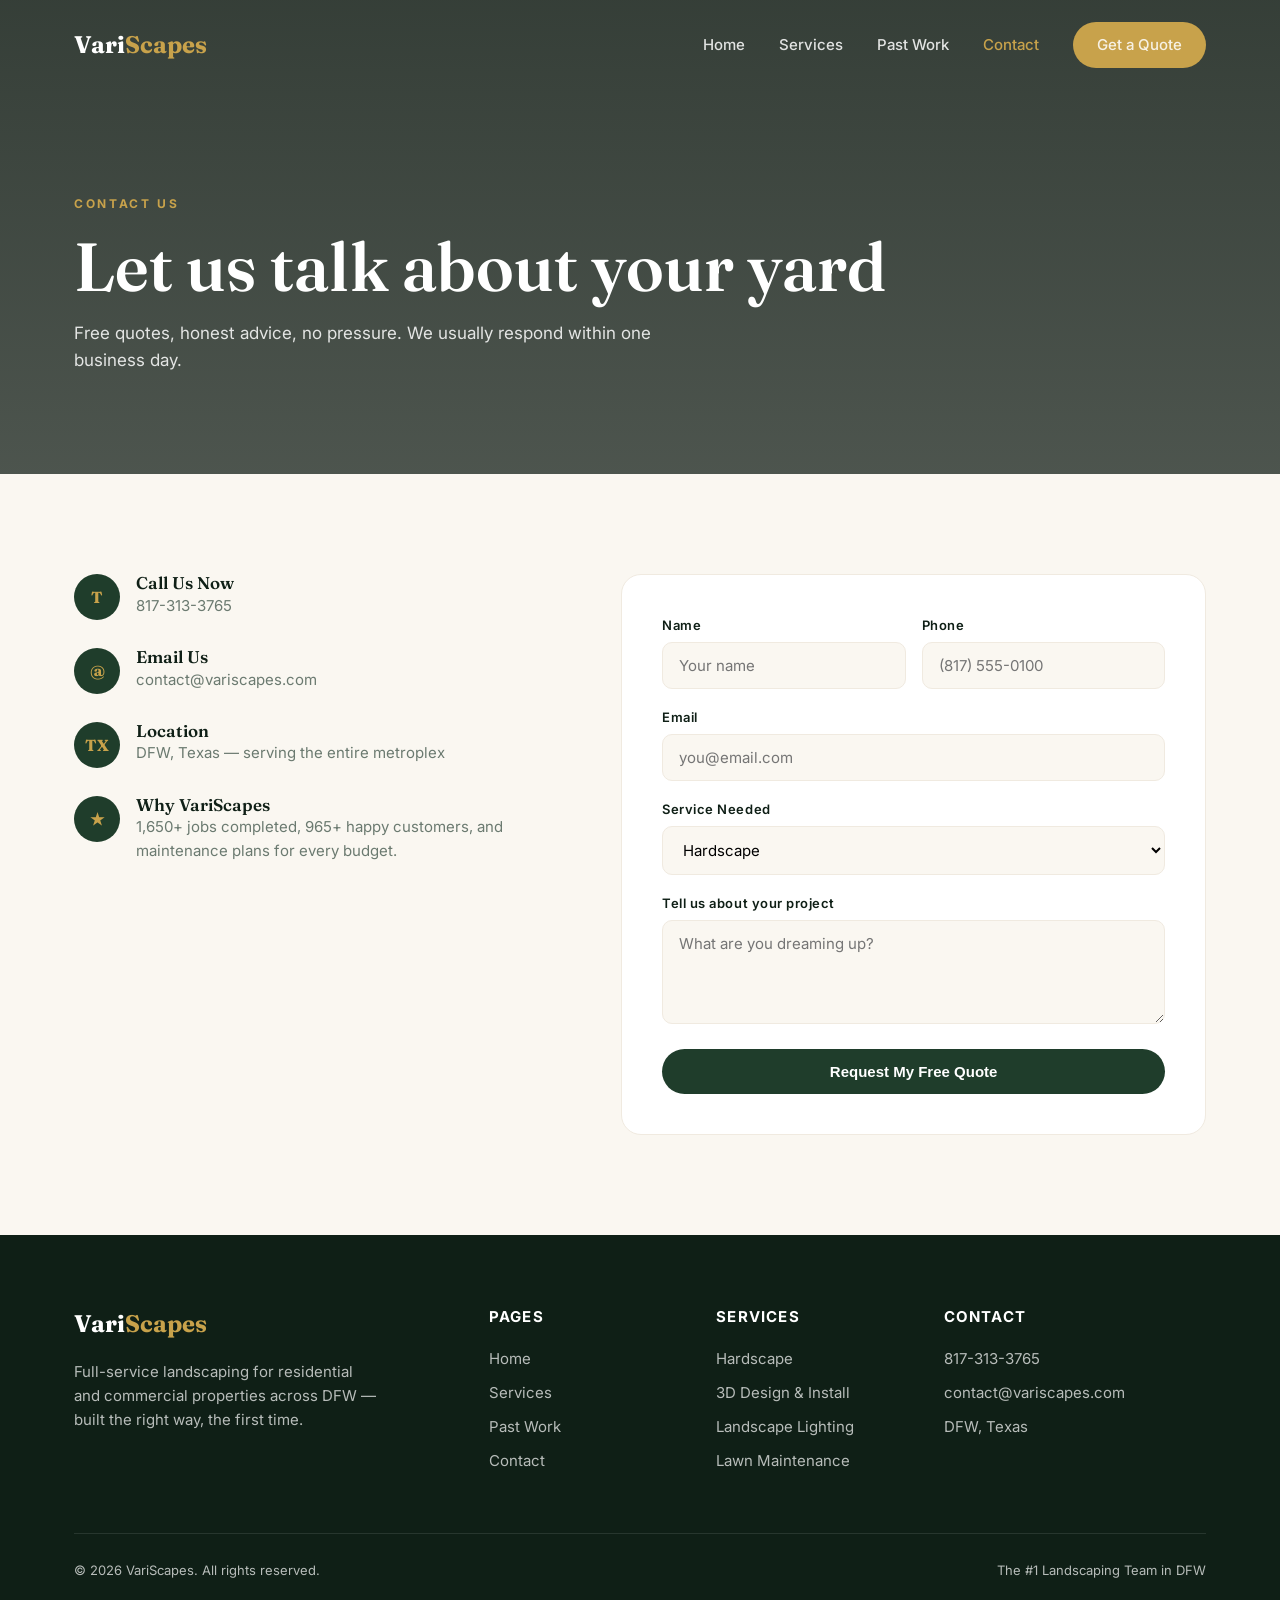
==== contact.html @ 70556817 "Add contact page" ====
<!DOCTYPE html>
<html lang="en">
<head>
<meta charset="utf-8">
<meta name="viewport" content="width=device-width, initial-scale=1">
<title>Get a Quote | VariScapes</title>
<meta name="description" content="VariScapes — full-service landscaping in DFW. Hardscapes, 3D design, lighting, drainage, lawn maintenance and more.">
<link rel="preconnect" href="https://fonts.googleapis.com">
<link href="https://fonts.googleapis.com/css2?family=Fraunces:ital,wght@0,400;0,600;0,700;1,600&family=Inter:wght@400;500;600;700&display=swap" rel="stylesheet">
<link rel="stylesheet" href="css/style.css">
</head>
<body><header class="scrolled">
  <div class="wrap nav">
    <a href="index.html" class="logo">Vari<span>Scapes</span></a>
    <ul class="nav-links">
      <li><a href="index.html">Home</a></li>
      <li><a href="services.html">Services</a></li>
      <li><a href="past-work.html">Past Work</a></li>
      <li><a href="contact.html" class="active">Contact</a></li>
      <li><a href="contact.html" class="btn btn-gold">Get a Quote</a></li>
    </ul>
    <button class="burger" aria-label="Menu"><span></span><span></span><span></span></button>
  </div>
</header>
<section class="page-hero">
  <div class="ph-bg" style="background-image:url('https://images.unsplash.com/photo-1466692476868-aef1dfb1e735?q=80&w=2000&auto=format&fit=crop')"></div>
  <div class="wrap">
    <span class="eyebrow">Contact Us</span>
    <h1>Let us talk about your yard</h1>
    <p>Free quotes, honest advice, no pressure. We usually respond within one business day.</p>
  </div>
</section>
<section>
  <div class="wrap contact-grid">
    <div class="reveal">
      <div class="c-item"><div class="dot">T</div><div><h3>Call Us Now</h3><a href="tel:8173133765">817-313-3765</a></div></div>
      <div class="c-item"><div class="dot">@</div><div><h3>Email Us</h3><a href="mailto:contact@variscapes.com">contact@variscapes.com</a></div></div>
      <div class="c-item"><div class="dot">TX</div><div><h3>Location</h3><p>DFW, Texas — serving the entire metroplex</p></div></div>
      <div class="c-item"><div class="dot">★</div><div><h3>Why VariScapes</h3><p>1,650+ jobs completed, 965+ happy customers, and maintenance plans for every budget.</p></div></div>
    </div>
    <form class="reveal" id="quote-form">
      <div class="f-row">
        <div><label for="name">Name</label><input id="name" type="text" placeholder="Your name" required></div>
        <div><label for="phone">Phone</label><input id="phone" type="tel" placeholder="(817) 555-0100"></div>
      </div>
      <label for="email">Email</label>
      <input id="email" type="email" placeholder="you@email.com" required>
      <label for="service">Service Needed</label>
      <select id="service">
        <option>Hardscape</option><option>3D Design &amp; Install</option><option>Landscape Lighting</option>
        <option>Drainage</option><option>Lawn Maintenance</option><option>Water Features</option>
        <option>Fencing</option><option>Synthetic Turf</option><option>Something else</option>
      </select>
      <label for="msg">Tell us about your project</label>
      <textarea id="msg" rows="4" placeholder="What are you dreaming up?"></textarea>
      <button type="submit" class="btn btn-dark" style="border:none;cursor:pointer;width:100%">Request My Free Quote</button>
    </form>
    <script>document.getElementById('quote-form').addEventListener('submit',function(e){e.preventDefault();this.innerHTML='<h3 style="text-align:center;padding:40px 0">Thank you! We will be in touch within one business day.</h3>';});</script>
  </div>
</section>
<footer>
  <div class="wrap">
    <div class="foot-grid">
      <div>
        <a href="index.html" class="logo">Vari<span>Scapes</span></a>
        <p style="margin-top:16px;font-size:15px;max-width:34ch">Full-service landscaping for residential and commercial properties across DFW — built the right way, the first time.</p>
      </div>
      <div>
        <h4>Pages</h4>
        <ul>
          <li><a href="index.html">Home</a></li>
          <li><a href="services.html">Services</a></li>
          <li><a href="past-work.html">Past Work</a></li>
          <li><a href="contact.html">Contact</a></li>
        </ul>
      </div>
      <div>
        <h4>Services</h4>
        <ul>
          <li><a href="services.html">Hardscape</a></li>
          <li><a href="services.html">3D Design &amp; Install</a></li>
          <li><a href="services.html">Landscape Lighting</a></li>
          <li><a href="services.html">Lawn Maintenance</a></li>
        </ul>
      </div>
      <div>
        <h4>Contact</h4>
        <ul>
          <li><a href="tel:8173133765">817-313-3765</a></li>
          <li><a href="mailto:contact@variscapes.com">contact@variscapes.com</a></li>
          <li>DFW, Texas</li>
        </ul>
      </div>
    </div>
    <div class="foot-bottom">
      <span>&copy; 2026 VariScapes. All rights reserved.</span>
      <span>The #1 Landscaping Team in DFW</span>
    </div>
  </div>
</footer>
<script src="js/main.js"></script>
</body>
</html>
---- css/style.css ----
:root{--ink:#0F1F16;--pine:#1F3D2B;--moss:#2E5940;--cream:#FAF7F1;--sand:#F0EAE0;--gold:#C8A24B;--mist:#6B7A70}
*{margin:0;padding:0;box-sizing:border-box}
html{scroll-behavior:smooth}
body{font-family:'Inter',sans-serif;color:var(--ink);background:var(--cream);line-height:1.6}
h1,h2,h3,.display{font-family:'Fraunces',serif;font-weight:600;line-height:1.1}
img{max-width:100%;display:block}
a{text-decoration:none;color:inherit}
.wrap{max-width:1180px;margin:0 auto;padding:0 24px}
.btn{display:inline-block;padding:14px 30px;border-radius:999px;font-weight:600;font-size:15px;transition:all .3s ease}
.btn-gold{background:var(--gold);color:var(--ink)}
.btn-gold:hover{background:#b8923d;transform:translateY(-2px)}
.btn-ghost{border:1.5px solid rgba(255,255,255,.5);color:#fff}
.btn-ghost:hover{background:rgba(255,255,255,.12)}
.btn-dark{background:var(--pine);color:#fff}
.btn-dark:hover{background:var(--moss);transform:translateY(-2px)}
.eyebrow{display:inline-block;font-size:12px;letter-spacing:.22em;text-transform:uppercase;font-weight:700;color:var(--gold);margin-bottom:16px}
/* Header */
header{position:fixed;top:0;left:0;right:0;z-index:100;transition:all .3s ease;padding:22px 0}
header.scrolled{background:rgba(15,31,22,.92);backdrop-filter:blur(12px);padding:14px 0;box-shadow:0 4px 30px rgba(0,0,0,.2)}
.nav{display:flex;align-items:center;justify-content:space-between}
.logo{font-family:'Fraunces',serif;font-size:24px;font-weight:700;color:#fff}
.logo span{color:var(--gold)}
.nav-links{display:flex;gap:34px;align-items:center;list-style:none}
.nav-links a{color:rgba(255,255,255,.85);font-size:15px;font-weight:500;transition:color .2s}
.nav-links a:hover,.nav-links a.active{color:var(--gold)}
.nav .btn{padding:11px 24px}
.burger{display:none;background:none;border:none;cursor:pointer;flex-direction:column;gap:5px}
.burger span{width:26px;height:2px;background:#fff;transition:.3s}
/* Hero */
.hero{position:relative;min-height:92vh;display:flex;align-items:center;color:#fff;overflow:hidden}
.hero-bg{position:absolute;inset:0;background-size:cover;background-position:center;transform:scale(1.05)}
.hero::after{content:'';position:absolute;inset:0;background:linear-gradient(105deg,rgba(10,22,15,.88) 30%,rgba(10,22,15,.45) 70%,rgba(10,22,15,.2))}
.hero .wrap{position:relative;z-index:2;padding-top:120px;padding-bottom:80px}
.hero h1{font-size:clamp(44px,6.5vw,82px);max-width:13ch;margin-bottom:24px}
.hero h1 em{font-style:italic;color:var(--gold)}
.hero p{max-width:52ch;font-size:18px;color:rgba(255,255,255,.85);margin-bottom:36px}
.hero-cta{display:flex;gap:16px;flex-wrap:wrap}
/* Stats */
.stats{background:var(--pine);color:#fff;padding:48px 0}
.stats .wrap{display:grid;grid-template-columns:repeat(4,1fr);gap:32px;text-align:center}
.stat b{display:block;font-family:'Fraunces',serif;font-size:42px;color:var(--gold)}
.stat span{font-size:14px;color:rgba(255,255,255,.75);letter-spacing:.06em;text-transform:uppercase}
/* Sections */
section{padding:100px 0}
.sec-head{max-width:640px;margin-bottom:56px}
.sec-head h2{font-size:clamp(32px,4vw,52px);margin-bottom:16px}
.sec-head p{color:var(--mist);font-size:17px}
.sec-head.center{margin-left:auto;margin-right:auto;text-align:center}
/* Services */
.svc-grid{display:grid;grid-template-columns:repeat(auto-fill,minmax(260px,1fr));gap:20px}
.svc-card{background:#fff;border:1px solid var(--sand);border-radius:18px;padding:34px 28px;transition:all .35s ease;position:relative;overflow:hidden}
.svc-card:hover{transform:translateY(-6px);box-shadow:0 24px 50px -20px rgba(31,61,43,.35);border-color:var(--gold)}
.svc-card .num{font-family:'Fraunces',serif;font-size:15px;color:var(--gold);font-weight:700;letter-spacing:.1em}
.svc-card h3{font-size:22px;margin:14px 0 10px}
.svc-card p{color:var(--mist);font-size:15px;margin-bottom:18px}
.svc-card a{font-weight:600;font-size:14px;color:var(--pine)}
.svc-card a:hover{color:var(--gold)}
/* Work */
.work{background:var(--pine);color:#fff}
.work .sec-head p{color:rgba(255,255,255,.7)}
.work-grid{display:grid;grid-template-columns:repeat(3,1fr);gap:18px}
.work-item{position:relative;border-radius:16px;overflow:hidden;aspect-ratio:4/3}
.work-item img{width:100%;height:100%;object-fit:cover;transition:transform .6s ease}
.work-item:hover img{transform:scale(1.07)}
.work-item figcaption{position:absolute;left:0;right:0;bottom:0;padding:40px 20px 18px;background:linear-gradient(transparent,rgba(10,22,15,.9));font-size:14px;font-weight:600}
/* Process */
.steps{display:grid;grid-template-columns:repeat(4,1fr);gap:24px;counter-reset:step}
.step{background:#fff;border-radius:18px;padding:32px 26px;border:1px solid var(--sand)}
.step::before{counter-increment:step;content:'0' counter(step);font-family:'Fraunces',serif;font-size:36px;color:var(--gold);display:block;margin-bottom:14px}
.step h3{font-size:19px;margin-bottom:8px}
.step p{color:var(--mist);font-size:14px}
/* Quote */
.quote{background:var(--sand)}
.quote blockquote{font-family:'Fraunces',serif;font-size:clamp(24px,3vw,36px);max-width:22ch;margin:0 auto;text-align:center;line-height:1.35}
.quote cite{display:block;text-align:center;margin-top:28px;font-style:normal;font-family:'Inter',sans-serif;font-size:15px;color:var(--mist)}
.quote cite b{color:var(--ink)}
/* CTA band */
.cta-band{position:relative;color:#fff;text-align:center;overflow:hidden}
.cta-band .cta-bg{position:absolute;inset:0;background-size:cover;background-position:center}
.cta-band::after{content:'';position:absolute;inset:0;background:rgba(10,22,15,.78)}
.cta-band .wrap{position:relative;z-index:2}
.cta-band h2{font-size:clamp(34px,5vw,58px);margin-bottom:18px}
.cta-band p{color:rgba(255,255,255,.8);margin-bottom:36px;font-size:17px}
/* Page hero (inner pages) */
.page-hero{position:relative;padding:190px 0 100px;color:#fff}
.page-hero .ph-bg{position:absolute;inset:0;background-size:cover;background-position:center}
.page-hero::after{content:'';position:absolute;inset:0;background:linear-gradient(rgba(10,22,15,.82),rgba(10,22,15,.72))}
.page-hero .wrap{position:relative;z-index:2}
.page-hero h1{font-size:clamp(40px,5.5vw,68px)}
.page-hero p{max-width:56ch;margin-top:16px;color:rgba(255,255,255,.85);font-size:17px}
/* Contact */
.contact-grid{display:grid;grid-template-columns:1fr 1.2fr;gap:60px;align-items:start}
.c-item{display:flex;gap:16px;margin-bottom:28px}
.c-item .dot{width:46px;height:46px;border-radius:50%;background:var(--pine);color:var(--gold);display:flex;align-items:center;justify-content:center;font-family:'Fraunces',serif;font-weight:700;flex-shrink:0}
.c-item h3{font-size:17px}
.c-item p,.c-item a{color:var(--mist);font-size:15px}
.c-item a:hover{color:var(--gold)}
form{background:#fff;border:1px solid var(--sand);border-radius:20px;padding:40px}
.f-row{display:grid;grid-template-columns:1fr 1fr;gap:16px}
label{display:block;font-size:13px;font-weight:600;margin:0 0 6px;letter-spacing:.04em}
input,select,textarea{width:100%;padding:13px 16px;border:1.5px solid var(--sand);border-radius:10px;font-family:inherit;font-size:15px;background:var(--cream);margin-bottom:18px;transition:border-color .2s}
input:focus,select:focus,textarea:focus{outline:none;border-color:var(--gold)}
/* Footer */
footer{background:var(--ink);color:rgba(255,255,255,.7);padding:70px 0 30px}
.foot-grid{display:grid;grid-template-columns:2fr 1fr 1fr 1.4fr;gap:40px;margin-bottom:50px}
footer h4{color:#fff;font-size:15px;margin-bottom:18px;letter-spacing:.08em;text-transform:uppercase}
footer ul{list-style:none}
footer li{margin-bottom:10px;font-size:15px}
footer a:hover{color:var(--gold)}
.foot-bottom{border-top:1px solid rgba(255,255,255,.1);padding-top:26px;font-size:13px;display:flex;justify-content:space-between;flex-wrap:wrap;gap:10px}
/* Reveal animations */
.reveal{opacity:0;transform:translateY(28px);transition:opacity .7s ease,transform .7s ease}
.reveal.in{opacity:1;transform:none}
/* Responsive */
@media(max-width:900px){
.stats .wrap{grid-template-columns:repeat(2,1fr)}
.work-grid{grid-template-columns:repeat(2,1fr)}
.steps{grid-template-columns:repeat(2,1fr)}
.contact-grid,.foot-grid{grid-template-columns:1fr}
.f-row{grid-template-columns:1fr}
.nav-links{position:fixed;inset:0;background:var(--ink);flex-direction:column;justify-content:center;display:none}
.nav-links.open{display:flex}
.burger{display:flex;z-index:110}
}
@media(max-width:560px){.work-grid{grid-template-columns:1fr}.steps{grid-template-columns:1fr}}
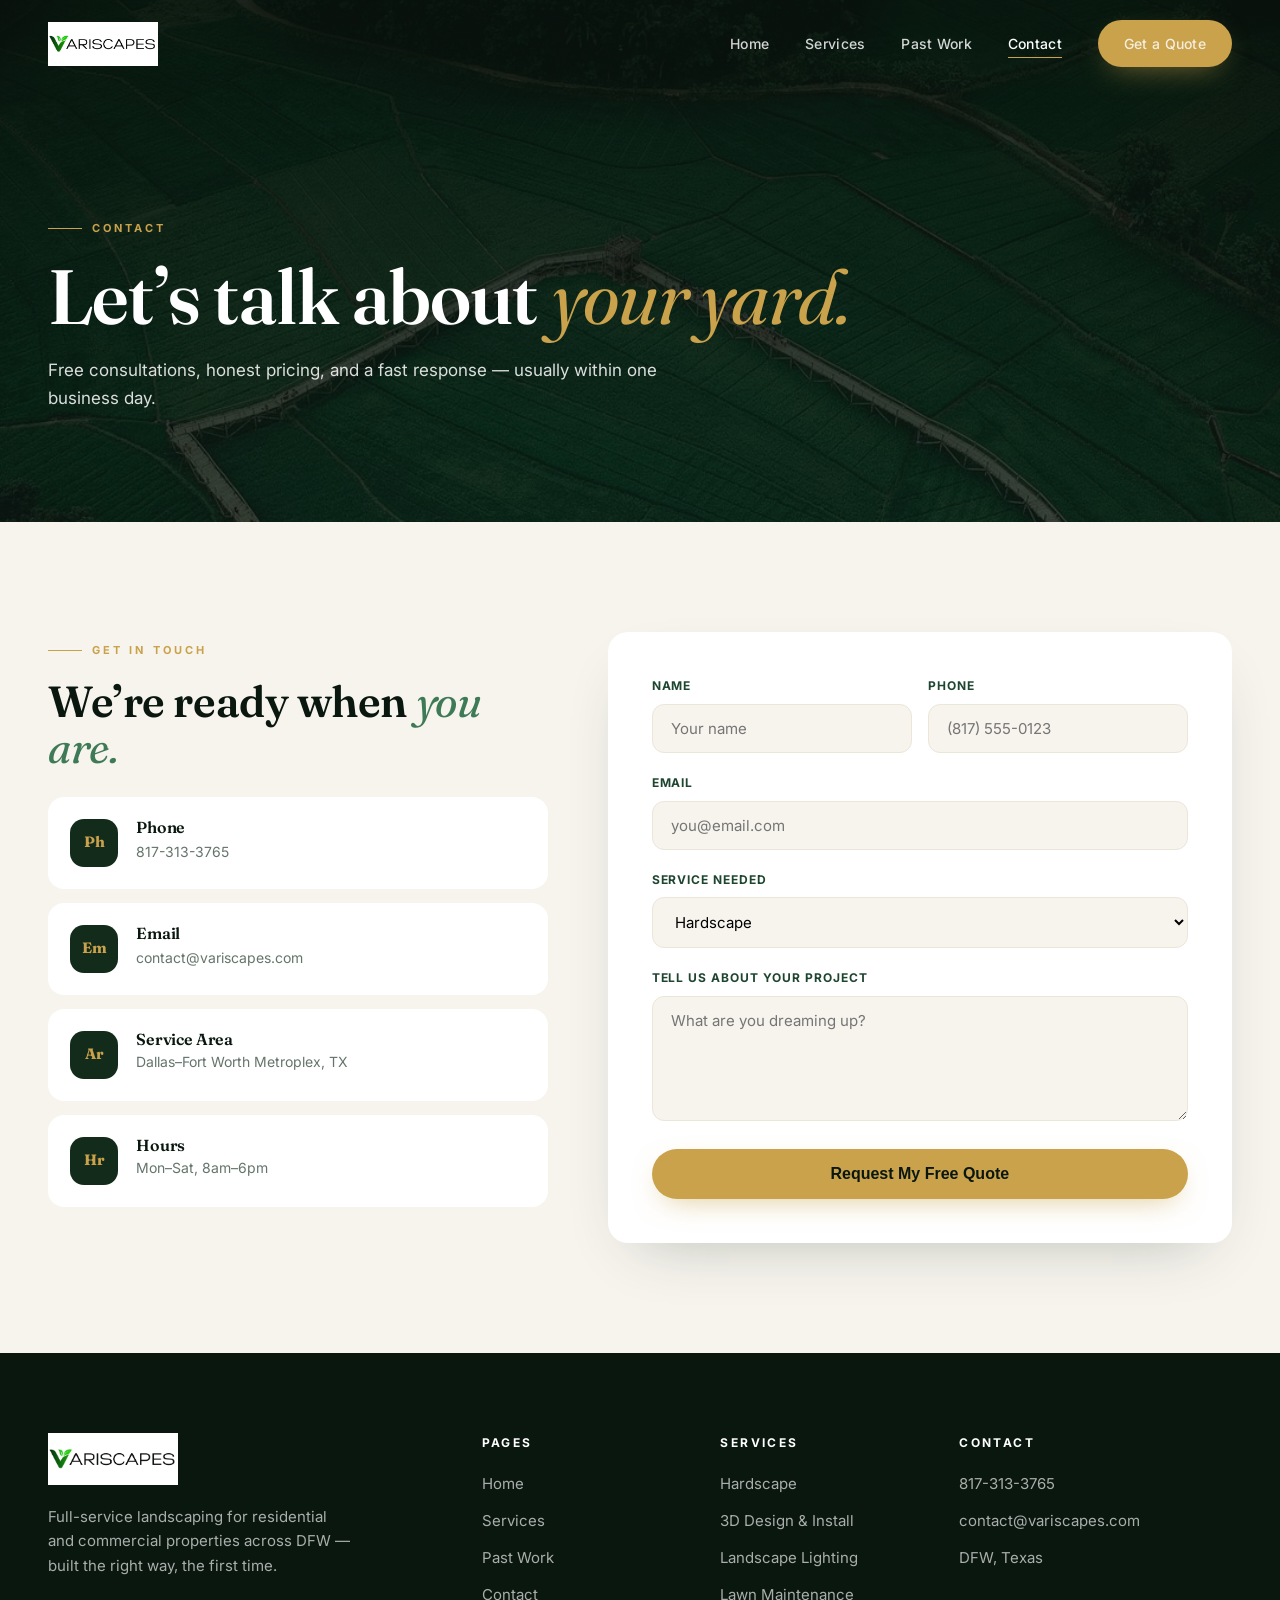
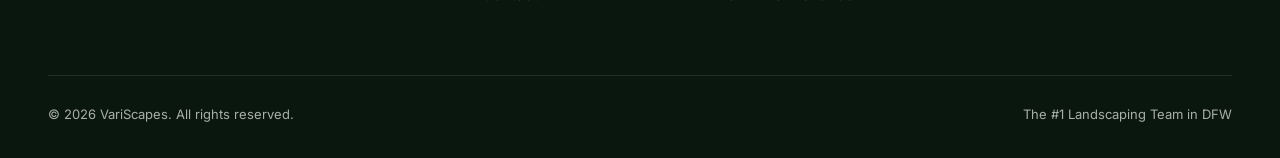
==== commit 80ab3dff: "Redesign: contact page" ====
--- a/contact.html
+++ b/contact.html
@@ -3,15 +3,15 @@
 <head>
 <meta charset="utf-8">
 <meta name="viewport" content="width=device-width, initial-scale=1">
-<title>Get a Quote | VariScapes</title>
+<title>Contact | VariScapes</title>
 <meta name="description" content="VariScapes — full-service landscaping in DFW. Hardscapes, 3D design, lighting, drainage, lawn maintenance and more.">
 <link rel="preconnect" href="https://fonts.googleapis.com">
-<link href="https://fonts.googleapis.com/css2?family=Fraunces:ital,wght@0,400;0,600;0,700;1,600&family=Inter:wght@400;500;600;700&display=swap" rel="stylesheet">
+<link href="https://fonts.googleapis.com/css2?family=Fraunces:ital,wght@0,400;0,600;0,700;1,400;1,600&family=Inter:wght@400;500;600;700&display=swap" rel="stylesheet">
 <link rel="stylesheet" href="css/style.css">
 </head>
-<body><header class="scrolled">
+<body><header>
   <div class="wrap nav">
-    <a href="index.html" class="logo">Vari<span>Scapes</span></a>
+    <a href="index.html" class="brand"><img src="images/logo.jpg" alt="VariScapes"></a>
     <ul class="nav-links">
       <li><a href="index.html">Home</a></li>
       <li><a href="services.html">Services</a></li>
@@ -23,47 +23,54 @@
   </div>
 </header>
 <section class="page-hero">
-  <div class="ph-bg" style="background-image:url('https://images.unsplash.com/photo-1466692476868-aef1dfb1e735?q=80&w=2000&auto=format&fit=crop')"></div>
+  <img src="images/cta.jpg" alt="Contact VariScapes">
   <div class="wrap">
-    <span class="eyebrow">Contact Us</span>
-    <h1>Let us talk about your yard</h1>
-    <p>Free quotes, honest advice, no pressure. We usually respond within one business day.</p>
+    <span class="eyebrow">Contact</span>
+    <h1>Let&rsquo;s talk about <em>your yard.</em></h1>
+    <p>Free consultations, honest pricing, and a fast response — usually within one business day.</p>
   </div>
 </section>
 <section>
   <div class="wrap contact-grid">
     <div class="reveal">
-      <div class="c-item"><div class="dot">T</div><div><h3>Call Us Now</h3><a href="tel:8173133765">817-313-3765</a></div></div>
-      <div class="c-item"><div class="dot">@</div><div><h3>Email Us</h3><a href="mailto:contact@variscapes.com">contact@variscapes.com</a></div></div>
-      <div class="c-item"><div class="dot">TX</div><div><h3>Location</h3><p>DFW, Texas — serving the entire metroplex</p></div></div>
-      <div class="c-item"><div class="dot">★</div><div><h3>Why VariScapes</h3><p>1,650+ jobs completed, 965+ happy customers, and maintenance plans for every budget.</p></div></div>
+      <span class="eyebrow">Get In Touch</span>
+      <h2 style="font-size:clamp(30px,3.4vw,44px);margin-bottom:26px">We&rsquo;re ready when <em style="font-style:italic;color:var(--leaf);font-weight:400">you are.</em></h2>
+      <div class="c-item"><div class="dot">Ph</div><div><h3>Phone</h3><a href="tel:8173133765">817-313-3765</a></div></div>
+      <div class="c-item"><div class="dot">Em</div><div><h3>Email</h3><a href="mailto:contact@variscapes.com">contact@variscapes.com</a></div></div>
+      <div class="c-item"><div class="dot">Ar</div><div><h3>Service Area</h3><p>Dallas–Fort Worth Metroplex, TX</p></div></div>
+      <div class="c-item"><div class="dot">Hr</div><div><h3>Hours</h3><p>Mon–Sat, 8am–6pm</p></div></div>
     </div>
-    <form class="reveal" id="quote-form">
+    <form class="reveal d1">
       <div class="f-row">
         <div><label for="name">Name</label><input id="name" type="text" placeholder="Your name" required></div>
-        <div><label for="phone">Phone</label><input id="phone" type="tel" placeholder="(817) 555-0100"></div>
+        <div><label for="phone">Phone</label><input id="phone" type="tel" placeholder="(817) 555-0123"></div>
       </div>
       <label for="email">Email</label>
       <input id="email" type="email" placeholder="you@email.com" required>
       <label for="service">Service Needed</label>
       <select id="service">
-        <option>Hardscape</option><option>3D Design &amp; Install</option><option>Landscape Lighting</option>
-        <option>Drainage</option><option>Lawn Maintenance</option><option>Water Features</option>
-        <option>Fencing</option><option>Synthetic Turf</option><option>Something else</option>
+        <option>Hardscape</option>
+        <option>3D Design &amp; Install</option>
+        <option>Landscape Lighting</option>
+        <option>Drainage</option>
+        <option>Lawn Maintenance</option>
+        <option>Water Features</option>
+        <option>Fencing</option>
+        <option>Synthetic Turf</option>
+        <option>Something else</option>
       </select>
-      <label for="msg">Tell us about your project</label>
-      <textarea id="msg" rows="4" placeholder="What are you dreaming up?"></textarea>
-      <button type="submit" class="btn btn-dark" style="border:none;cursor:pointer;width:100%">Request My Free Quote</button>
+      <label for="message">Tell us about your project</label>
+      <textarea id="message" rows="5" placeholder="What are you dreaming up?"></textarea>
+      <button type="submit" class="btn btn-gold" style="width:100%;border:none;cursor:pointer;font-size:16px">Request My Free Quote</button>
     </form>
-    <script>document.getElementById('quote-form').addEventListener('submit',function(e){e.preventDefault();this.innerHTML='<h3 style="text-align:center;padding:40px 0">Thank you! We will be in touch within one business day.</h3>';});</script>
   </div>
 </section>
 <footer>
   <div class="wrap">
     <div class="foot-grid">
       <div>
-        <a href="index.html" class="logo">Vari<span>Scapes</span></a>
-        <p style="margin-top:16px;font-size:15px;max-width:34ch">Full-service landscaping for residential and commercial properties across DFW — built the right way, the first time.</p>
+        <a href="index.html"><img src="images/logo.jpg" alt="VariScapes"></a>
+        <p style="margin-top:20px;font-size:15px;max-width:34ch">Full-service landscaping for residential and commercial properties across DFW — built the right way, the first time.</p>
       </div>
       <div>
         <h4>Pages</h4>
--- a/css/style.css
+++ b/css/style.css
@@ -1,125 +1,194 @@
-:root{--ink:#0F1F16;--pine:#1F3D2B;--moss:#2E5940;--cream:#FAF7F1;--sand:#F0EAE0;--gold:#C8A24B;--mist:#6B7A70}
+:root{--ink:#0A170F;--pine:#122B1B;--moss:#1E4530;--leaf:#3F7A57;--cream:#F7F4EE;--sand:#ECE6DA;--gold:#C9A24B;--gold-soft:#E4C87F;--mist:#65756B;--radius:20px}
 *{margin:0;padding:0;box-sizing:border-box}
 html{scroll-behavior:smooth}
-body{font-family:'Inter',sans-serif;color:var(--ink);background:var(--cream);line-height:1.6}
-h1,h2,h3,.display{font-family:'Fraunces',serif;font-weight:600;line-height:1.1}
+body{font-family:'Inter',sans-serif;color:var(--ink);background:var(--cream);line-height:1.65;-webkit-font-smoothing:antialiased}
+h1,h2,h3{font-family:'Fraunces',serif;font-weight:600;line-height:1.05;letter-spacing:-.01em}
 img{max-width:100%;display:block}
 a{text-decoration:none;color:inherit}
-.wrap{max-width:1180px;margin:0 auto;padding:0 24px}
-.btn{display:inline-block;padding:14px 30px;border-radius:999px;font-weight:600;font-size:15px;transition:all .3s ease}
-.btn-gold{background:var(--gold);color:var(--ink)}
-.btn-gold:hover{background:#b8923d;transform:translateY(-2px)}
-.btn-ghost{border:1.5px solid rgba(255,255,255,.5);color:#fff}
-.btn-ghost:hover{background:rgba(255,255,255,.12)}
+.wrap{max-width:1240px;margin:0 auto;padding:0 28px}
+.eyebrow{display:inline-flex;align-items:center;gap:10px;font-size:11px;letter-spacing:.28em;text-transform:uppercase;font-weight:700;color:var(--gold);margin-bottom:20px}
+.eyebrow::before{content:'';width:34px;height:1.5px;background:var(--gold)}
+.btn{display:inline-flex;align-items:center;justify-content:center;gap:10px;padding:16px 34px;border-radius:999px;font-weight:600;font-size:15px;transition:all .35s cubic-bezier(.22,1,.36,1);min-height:48px}
+.btn-gold{background:var(--gold);color:var(--ink);box-shadow:0 10px 30px -12px rgba(201,162,75,.7)}
+.btn-gold:hover{background:var(--gold-soft);transform:translateY(-3px);box-shadow:0 18px 38px -12px rgba(201,162,75,.8)}
+.btn-ghost{border:1.5px solid rgba(255,255,255,.45);color:#fff;backdrop-filter:blur(6px)}
+.btn-ghost:hover{background:rgba(255,255,255,.14);border-color:#fff}
 .btn-dark{background:var(--pine);color:#fff}
-.btn-dark:hover{background:var(--moss);transform:translateY(-2px)}
-.eyebrow{display:inline-block;font-size:12px;letter-spacing:.22em;text-transform:uppercase;font-weight:700;color:var(--gold);margin-bottom:16px}
-/* Header */
-header{position:fixed;top:0;left:0;right:0;z-index:100;transition:all .3s ease;padding:22px 0}
-header.scrolled{background:rgba(15,31,22,.92);backdrop-filter:blur(12px);padding:14px 0;box-shadow:0 4px 30px rgba(0,0,0,.2)}
+.btn-dark:hover{background:var(--moss);transform:translateY(-3px)}
+/* ---------- Header ---------- */
+header{position:fixed;top:0;left:0;right:0;z-index:100;transition:all .4s ease;padding:20px 0}
+header.scrolled{background:rgba(10,23,15,.9);backdrop-filter:blur(16px);padding:10px 0;box-shadow:0 10px 40px rgba(0,0,0,.35)}
 .nav{display:flex;align-items:center;justify-content:space-between}
-.logo{font-family:'Fraunces',serif;font-size:24px;font-weight:700;color:#fff}
-.logo span{color:var(--gold)}
-.nav-links{display:flex;gap:34px;align-items:center;list-style:none}
-.nav-links a{color:rgba(255,255,255,.85);font-size:15px;font-weight:500;transition:color .2s}
-.nav-links a:hover,.nav-links a.active{color:var(--gold)}
-.nav .btn{padding:11px 24px}
-.burger{display:none;background:none;border:none;cursor:pointer;flex-direction:column;gap:5px}
-.burger span{width:26px;height:2px;background:#fff;transition:.3s}
-/* Hero */
-.hero{position:relative;min-height:92vh;display:flex;align-items:center;color:#fff;overflow:hidden}
-.hero-bg{position:absolute;inset:0;background-size:cover;background-position:center;transform:scale(1.05)}
-.hero::after{content:'';position:absolute;inset:0;background:linear-gradient(105deg,rgba(10,22,15,.88) 30%,rgba(10,22,15,.45) 70%,rgba(10,22,15,.2))}
-.hero .wrap{position:relative;z-index:2;padding-top:120px;padding-bottom:80px}
-.hero h1{font-size:clamp(44px,6.5vw,82px);max-width:13ch;margin-bottom:24px}
-.hero h1 em{font-style:italic;color:var(--gold)}
-.hero p{max-width:52ch;font-size:18px;color:rgba(255,255,255,.85);margin-bottom:36px}
+.brand img{height:44px;width:auto;mix-blend-mode:lighten}
+.nav-links{display:flex;gap:36px;align-items:center;list-style:none}
+.nav-links a{color:rgba(255,255,255,.82);font-size:14px;font-weight:500;letter-spacing:.02em;position:relative;padding:6px 0}
+.nav-links a:not(.btn)::after{content:'';position:absolute;left:0;bottom:0;width:0;height:1.5px;background:var(--gold);transition:width .3s ease}
+.nav-links a:not(.btn):hover::after,.nav-links a.active::after{width:100%}
+.nav-links a:hover,.nav-links a.active{color:#fff}
+.nav-links .btn{padding:12px 26px;min-height:0}
+.burger{display:none;background:none;border:none;cursor:pointer;flex-direction:column;gap:6px;z-index:120;padding:8px}
+.burger span{width:28px;height:2px;background:#fff;transition:.35s;display:block}
+.burger.open span:nth-child(1){transform:translateY(8px) rotate(45deg)}
+.burger.open span:nth-child(2){opacity:0}
+.burger.open span:nth-child(3){transform:translateY(-8px) rotate(-45deg)}
+/* ---------- Hero ---------- */
+.hero{position:relative;min-height:100svh;display:flex;flex-direction:column;justify-content:center;color:#fff;overflow:hidden}
+.hero-bg{position:absolute;inset:0}
+.hero-bg img{width:100%;height:100%;object-fit:cover;animation:heroZoom 14s ease-out forwards}
+@keyframes heroZoom{from{transform:scale(1.12)}to{transform:scale(1)}}
+.hero::after{content:'';position:absolute;inset:0;background:linear-gradient(100deg,rgba(6,15,9,.92) 25%,rgba(6,15,9,.55) 60%,rgba(6,15,9,.25)),linear-gradient(transparent 55%,rgba(6,15,9,.9))}
+.hero .wrap{position:relative;z-index:2;padding-top:140px;padding-bottom:60px;width:100%}
+.hero-stars{display:flex;align-items:center;gap:10px;margin-bottom:22px;font-size:13px;color:rgba(255,255,255,.85);font-weight:500}
+.hero-stars b{color:var(--gold);letter-spacing:3px;font-size:15px}
+.hero h1{font-size:clamp(46px,7.4vw,104px);max-width:12ch;margin-bottom:26px}
+.hero h1 em{font-style:italic;color:var(--gold);font-weight:400}
+.hero p{max-width:52ch;font-size:clamp(16px,1.4vw,19px);color:rgba(255,255,255,.85);margin-bottom:40px}
 .hero-cta{display:flex;gap:16px;flex-wrap:wrap}
-/* Stats */
-.stats{background:var(--pine);color:#fff;padding:48px 0}
-.stats .wrap{display:grid;grid-template-columns:repeat(4,1fr);gap:32px;text-align:center}
-.stat b{display:block;font-family:'Fraunces',serif;font-size:42px;color:var(--gold)}
-.stat span{font-size:14px;color:rgba(255,255,255,.75);letter-spacing:.06em;text-transform:uppercase}
-/* Sections */
-section{padding:100px 0}
-.sec-head{max-width:640px;margin-bottom:56px}
-.sec-head h2{font-size:clamp(32px,4vw,52px);margin-bottom:16px}
+.hero-stats{position:relative;z-index:2;margin-top:auto}
+.hero-stats .wrap{display:grid;grid-template-columns:repeat(4,1fr);gap:1px;background:rgba(255,255,255,.14);border:1px solid rgba(255,255,255,.14);border-radius:var(--radius);overflow:hidden;backdrop-filter:blur(14px);padding:0;max-width:1240px}
+.hstat{background:rgba(10,23,15,.55);padding:26px 22px;text-align:center}
+.hstat b{display:block;font-family:'Fraunces',serif;font-size:clamp(26px,2.6vw,40px);color:var(--gold);line-height:1}
+.hstat span{font-size:11px;letter-spacing:.18em;text-transform:uppercase;color:rgba(255,255,255,.65);margin-top:8px;display:block}
+.hero-stats-outer{position:relative;z-index:2;padding:0 28px 46px}
+/* ---------- Sections ---------- */
+section{padding:110px 0}
+.sec-head{max-width:680px;margin-bottom:60px}
+.sec-head h2{font-size:clamp(34px,4.4vw,60px);margin-bottom:18px}
+.sec-head h2 em{font-style:italic;color:var(--leaf);font-weight:400}
 .sec-head p{color:var(--mist);font-size:17px}
 .sec-head.center{margin-left:auto;margin-right:auto;text-align:center}
-/* Services */
-.svc-grid{display:grid;grid-template-columns:repeat(auto-fill,minmax(260px,1fr));gap:20px}
-.svc-card{background:#fff;border:1px solid var(--sand);border-radius:18px;padding:34px 28px;transition:all .35s ease;position:relative;overflow:hidden}
-.svc-card:hover{transform:translateY(-6px);box-shadow:0 24px 50px -20px rgba(31,61,43,.35);border-color:var(--gold)}
-.svc-card .num{font-family:'Fraunces',serif;font-size:15px;color:var(--gold);font-weight:700;letter-spacing:.1em}
-.svc-card h3{font-size:22px;margin:14px 0 10px}
-.svc-card p{color:var(--mist);font-size:15px;margin-bottom:18px}
-.svc-card a{font-weight:600;font-size:14px;color:var(--pine)}
-.svc-card a:hover{color:var(--gold)}
-/* Work */
-.work{background:var(--pine);color:#fff}
-.work .sec-head p{color:rgba(255,255,255,.7)}
-.work-grid{display:grid;grid-template-columns:repeat(3,1fr);gap:18px}
-.work-item{position:relative;border-radius:16px;overflow:hidden;aspect-ratio:4/3}
-.work-item img{width:100%;height:100%;object-fit:cover;transition:transform .6s ease}
-.work-item:hover img{transform:scale(1.07)}
-.work-item figcaption{position:absolute;left:0;right:0;bottom:0;padding:40px 20px 18px;background:linear-gradient(transparent,rgba(10,22,15,.9));font-size:14px;font-weight:600}
-/* Process */
-.steps{display:grid;grid-template-columns:repeat(4,1fr);gap:24px;counter-reset:step}
-.step{background:#fff;border-radius:18px;padding:32px 26px;border:1px solid var(--sand)}
-.step::before{counter-increment:step;content:'0' counter(step);font-family:'Fraunces',serif;font-size:36px;color:var(--gold);display:block;margin-bottom:14px}
-.step h3{font-size:19px;margin-bottom:8px}
+.sec-head.light h2{color:#fff}
+.sec-head.light p{color:rgba(255,255,255,.7)}
+/* ---------- Service cards ---------- */
+.svc-grid{display:grid;grid-template-columns:repeat(4,1fr);gap:22px}
+.svc-card{background:#fff;border-radius:var(--radius);overflow:hidden;transition:all .45s cubic-bezier(.22,1,.36,1);box-shadow:0 2px 10px rgba(10,23,15,.05);display:flex;flex-direction:column}
+.svc-card:hover{transform:translateY(-8px);box-shadow:0 30px 60px -24px rgba(18,43,27,.4)}
+.svc-img{height:190px;overflow:hidden;position:relative}
+.svc-img img{width:100%;height:100%;object-fit:cover;transition:transform .7s cubic-bezier(.22,1,.36,1)}
+.svc-card:hover .svc-img img{transform:scale(1.08)}
+.svc-img::after{content:'';position:absolute;inset:0;background:linear-gradient(transparent 60%,rgba(10,23,15,.35))}
+.svc-body{padding:24px 24px 26px;flex:1;display:flex;flex-direction:column}
+.svc-body h3{font-size:21px;margin-bottom:8px}
+.svc-body p{color:var(--mist);font-size:14px;flex:1;margin-bottom:16px}
+.svc-body a{font-weight:600;font-size:13px;letter-spacing:.06em;text-transform:uppercase;color:var(--moss);display:inline-flex;align-items:center;gap:6px}
+.svc-body a:hover{color:var(--gold)}
+/* ---------- About split ---------- */
+.about{background:#fff;overflow:hidden}
+.about-grid{display:grid;grid-template-columns:1fr 1fr;gap:70px;align-items:center}
+.about-img{position:relative;border-radius:var(--radius);overflow:hidden;aspect-ratio:4/5}
+.about-img img{width:100%;height:100%;object-fit:cover}
+.about-badge{position:absolute;bottom:22px;left:22px;right:22px;background:rgba(10,23,15,.78);backdrop-filter:blur(12px);border:1px solid rgba(255,255,255,.15);color:#fff;border-radius:16px;padding:18px 22px;display:flex;align-items:center;gap:16px}
+.about-badge img{width:44px;height:44px;object-fit:contain}
+.about-badge b{font-family:'Fraunces',serif;font-size:18px;display:block;line-height:1.2}
+.about-badge span{font-size:12px;color:rgba(255,255,255,.65)}
+.checks{list-style:none;margin:30px 0 38px}
+.checks li{display:flex;gap:14px;margin-bottom:16px;font-size:16px;font-weight:500;align-items:flex-start}
+.checks li::before{content:'✓';flex-shrink:0;width:26px;height:26px;border-radius:50%;background:var(--pine);color:var(--gold);display:flex;align-items:center;justify-content:center;font-size:13px;font-weight:700;margin-top:2px}
+/* ---------- Work ---------- */
+.work{background:var(--pine);color:#fff;position:relative;overflow:hidden}
+.work::before{content:'';position:absolute;top:-140px;right:-140px;width:520px;height:520px;background:radial-gradient(circle,rgba(201,162,75,.14),transparent 65%)}
+.work-grid{display:grid;grid-template-columns:repeat(3,1fr);gap:20px}
+.work-item{position:relative;border-radius:var(--radius);overflow:hidden;aspect-ratio:4/3;cursor:pointer}
+.work-item.tall{grid-row:span 2;aspect-ratio:auto}
+.work-item img{width:100%;height:100%;object-fit:cover;transition:transform .8s cubic-bezier(.22,1,.36,1)}
+.work-item:hover img{transform:scale(1.06)}
+.work-item figcaption{position:absolute;left:0;right:0;bottom:0;padding:60px 22px 20px;background:linear-gradient(transparent,rgba(6,15,9,.92));font-size:14px;font-weight:600;letter-spacing:.02em;transform:translateY(8px);opacity:.85;transition:all .4s ease}
+.work-item:hover figcaption{transform:none;opacity:1}
+.work-item figcaption small{display:block;color:var(--gold);font-size:10px;letter-spacing:.22em;text-transform:uppercase;margin-bottom:4px}
+/* ---------- Process ---------- */
+.process{background:var(--cream)}
+.steps{display:grid;grid-template-columns:repeat(4,1fr);gap:0;counter-reset:step;border-top:1px solid var(--sand)}
+.step{counter-increment:step;padding:44px 30px 44px 0;border-bottom:1px solid var(--sand);position:relative}
+.step+.step{padding-left:30px;border-left:1px solid var(--sand)}
+.step::before{content:'0' counter(step);font-family:'Fraunces',serif;font-style:italic;font-size:52px;color:transparent;-webkit-text-stroke:1.2px var(--gold);display:block;margin-bottom:18px;line-height:1}
+.step h3{font-size:20px;margin-bottom:10px}
 .step p{color:var(--mist);font-size:14px}
-/* Quote */
-.quote{background:var(--sand)}
-.quote blockquote{font-family:'Fraunces',serif;font-size:clamp(24px,3vw,36px);max-width:22ch;margin:0 auto;text-align:center;line-height:1.35}
-.quote cite{display:block;text-align:center;margin-top:28px;font-style:normal;font-family:'Inter',sans-serif;font-size:15px;color:var(--mist)}
-.quote cite b{color:var(--ink)}
-/* CTA band */
-.cta-band{position:relative;color:#fff;text-align:center;overflow:hidden}
-.cta-band .cta-bg{position:absolute;inset:0;background-size:cover;background-position:center}
-.cta-band::after{content:'';position:absolute;inset:0;background:rgba(10,22,15,.78)}
+/* ---------- Quote ---------- */
+.quote{background:#fff;text-align:center}
+.quote .mark{font-family:'Fraunces',serif;font-size:110px;line-height:.4;color:var(--gold);display:block;margin-bottom:34px}
+.quote blockquote{font-family:'Fraunces',serif;font-size:clamp(24px,3.2vw,40px);max-width:24ch;margin:0 auto;line-height:1.3}
+.quote cite{display:block;margin-top:32px;font-style:normal;font-size:14px;color:var(--mist)}
+.quote cite b{color:var(--ink);display:block;font-size:15px}
+/* ---------- CTA band ---------- */
+.cta-band{position:relative;color:#fff;text-align:center;overflow:hidden;padding:150px 0}
+.cta-band>img{position:absolute;inset:0;width:100%;height:100%;object-fit:cover}
+.cta-band::after{content:'';position:absolute;inset:0;background:rgba(6,15,9,.8)}
 .cta-band .wrap{position:relative;z-index:2}
-.cta-band h2{font-size:clamp(34px,5vw,58px);margin-bottom:18px}
-.cta-band p{color:rgba(255,255,255,.8);margin-bottom:36px;font-size:17px}
-/* Page hero (inner pages) */
-.page-hero{position:relative;padding:190px 0 100px;color:#fff}
-.page-hero .ph-bg{position:absolute;inset:0;background-size:cover;background-position:center}
-.page-hero::after{content:'';position:absolute;inset:0;background:linear-gradient(rgba(10,22,15,.82),rgba(10,22,15,.72))}
+.cta-band h2{font-size:clamp(36px,5.6vw,72px);margin-bottom:20px}
+.cta-band h2 em{font-style:italic;color:var(--gold);font-weight:400}
+.cta-band p{color:rgba(255,255,255,.8);margin-bottom:42px;font-size:18px;max-width:46ch;margin-left:auto;margin-right:auto}
+/* ---------- Inner page hero ---------- */
+.page-hero{position:relative;padding:210px 0 110px;color:#fff;overflow:hidden}
+.page-hero>img{position:absolute;inset:0;width:100%;height:100%;object-fit:cover}
+.page-hero::after{content:'';position:absolute;inset:0;background:linear-gradient(rgba(6,15,9,.85),rgba(6,15,9,.7))}
 .page-hero .wrap{position:relative;z-index:2}
-.page-hero h1{font-size:clamp(40px,5.5vw,68px)}
-.page-hero p{max-width:56ch;margin-top:16px;color:rgba(255,255,255,.85);font-size:17px}
-/* Contact */
-.contact-grid{display:grid;grid-template-columns:1fr 1.2fr;gap:60px;align-items:start}
-.c-item{display:flex;gap:16px;margin-bottom:28px}
-.c-item .dot{width:46px;height:46px;border-radius:50%;background:var(--pine);color:var(--gold);display:flex;align-items:center;justify-content:center;font-family:'Fraunces',serif;font-weight:700;flex-shrink:0}
-.c-item h3{font-size:17px}
-.c-item p,.c-item a{color:var(--mist);font-size:15px}
+.page-hero h1{font-size:clamp(42px,6vw,78px)}
+.page-hero h1 em{font-style:italic;color:var(--gold);font-weight:400}
+.page-hero p{max-width:56ch;margin-top:18px;color:rgba(255,255,255,.85);font-size:17px}
+/* ---------- Service rows (services page) ---------- */
+.svc-row{display:grid;grid-template-columns:1fr 1fr;gap:60px;align-items:center;padding:70px 0;border-bottom:1px solid var(--sand)}
+.svc-row:last-child{border-bottom:none}
+.svc-row:nth-child(even) .svc-row-img{order:2}
+.svc-row-img{border-radius:var(--radius);overflow:hidden;aspect-ratio:16/11}
+.svc-row-img img{width:100%;height:100%;object-fit:cover;transition:transform .7s ease}
+.svc-row:hover .svc-row-img img{transform:scale(1.04)}
+.svc-row h3{font-size:clamp(26px,2.6vw,36px);margin:12px 0 14px}
+.svc-row p{color:var(--mist);font-size:16px;margin-bottom:24px}
+.svc-row .num{font-family:'Fraunces',serif;font-style:italic;font-size:15px;color:var(--gold);letter-spacing:.1em}
+/* ---------- Contact ---------- */
+.contact-grid{display:grid;grid-template-columns:1fr 1.25fr;gap:60px;align-items:start}
+.c-item{display:flex;gap:18px;margin-bottom:14px;background:#fff;border-radius:16px;padding:22px;transition:all .3s ease}
+.c-item:hover{transform:translateX(6px);box-shadow:0 14px 30px -18px rgba(18,43,27,.35)}
+.c-item .dot{width:48px;height:48px;border-radius:14px;background:var(--pine);color:var(--gold);display:flex;align-items:center;justify-content:center;font-family:'Fraunces',serif;font-weight:700;flex-shrink:0;font-size:15px}
+.c-item h3{font-size:16px;margin-bottom:2px}
+.c-item p,.c-item a{color:var(--mist);font-size:14px}
 .c-item a:hover{color:var(--gold)}
-form{background:#fff;border:1px solid var(--sand);border-radius:20px;padding:40px}
+form{background:#fff;border-radius:var(--radius);padding:44px;box-shadow:0 24px 60px -30px rgba(18,43,27,.3)}
 .f-row{display:grid;grid-template-columns:1fr 1fr;gap:16px}
-label{display:block;font-size:13px;font-weight:600;margin:0 0 6px;letter-spacing:.04em}
-input,select,textarea{width:100%;padding:13px 16px;border:1.5px solid var(--sand);border-radius:10px;font-family:inherit;font-size:15px;background:var(--cream);margin-bottom:18px;transition:border-color .2s}
-input:focus,select:focus,textarea:focus{outline:none;border-color:var(--gold)}
-/* Footer */
-footer{background:var(--ink);color:rgba(255,255,255,.7);padding:70px 0 30px}
-.foot-grid{display:grid;grid-template-columns:2fr 1fr 1fr 1.4fr;gap:40px;margin-bottom:50px}
-footer h4{color:#fff;font-size:15px;margin-bottom:18px;letter-spacing:.08em;text-transform:uppercase}
+label{display:block;font-size:12px;font-weight:700;margin:0 0 8px;letter-spacing:.08em;text-transform:uppercase;color:var(--moss)}
+input,select,textarea{width:100%;padding:14px 18px;border:1.5px solid var(--sand);border-radius:12px;font-family:inherit;font-size:15px;background:var(--cream);margin-bottom:20px;transition:all .25s}
+input:focus,select:focus,textarea:focus{outline:none;border-color:var(--gold);background:#fff;box-shadow:0 0 0 4px rgba(201,162,75,.12)}
+/* ---------- Footer ---------- */
+footer{background:var(--ink);color:rgba(255,255,255,.65);padding:80px 0 32px}
+.foot-grid{display:grid;grid-template-columns:2fr 1fr 1fr 1.4fr;gap:44px;margin-bottom:56px}
+.foot-grid img{height:52px;width:auto;mix-blend-mode:lighten}
+footer h4{color:#fff;font-size:12px;margin-bottom:20px;letter-spacing:.2em;text-transform:uppercase}
 footer ul{list-style:none}
-footer li{margin-bottom:10px;font-size:15px}
+footer li{margin-bottom:12px;font-size:15px}
+footer a{transition:color .2s}
 footer a:hover{color:var(--gold)}
-.foot-bottom{border-top:1px solid rgba(255,255,255,.1);padding-top:26px;font-size:13px;display:flex;justify-content:space-between;flex-wrap:wrap;gap:10px}
-/* Reveal animations */
-.reveal{opacity:0;transform:translateY(28px);transition:opacity .7s ease,transform .7s ease}
+.foot-bottom{border-top:1px solid rgba(255,255,255,.1);padding-top:28px;font-size:13px;display:flex;justify-content:space-between;flex-wrap:wrap;gap:10px}
+/* ---------- Reveal ---------- */
+.reveal{opacity:0;transform:translateY(34px);transition:opacity .8s cubic-bezier(.22,1,.36,1),transform .8s cubic-bezier(.22,1,.36,1)}
 .reveal.in{opacity:1;transform:none}
-/* Responsive */
+.d1{transition-delay:.08s}.d2{transition-delay:.16s}.d3{transition-delay:.24s}
+/* ---------- Mobile ---------- */
+@media(max-width:1024px){
+.svc-grid{grid-template-columns:repeat(2,1fr)}
+.steps{grid-template-columns:repeat(2,1fr)}
+.step,.step+.step{padding:36px 24px 36px 0;border-left:none}
+.step:nth-child(even){padding-left:24px;border-left:1px solid var(--sand)}
+}
 @media(max-width:900px){
-.stats .wrap{grid-template-columns:repeat(2,1fr)}
+section{padding:80px 0}
+.nav-links{position:fixed;inset:0;background:linear-gradient(160deg,var(--ink),var(--pine));flex-direction:column;justify-content:center;gap:30px;display:flex;opacity:0;pointer-events:none;transition:opacity .35s ease}
+.nav-links.open{opacity:1;pointer-events:auto}
+.nav-links a{font-size:22px;font-family:'Fraunces',serif}
+.burger{display:flex}
+.hero-stats .wrap{grid-template-columns:repeat(2,1fr)}
+.about-grid,.contact-grid,.svc-row{grid-template-columns:1fr;gap:40px}
+.svc-row:nth-child(even) .svc-row-img{order:0}
 .work-grid{grid-template-columns:repeat(2,1fr)}
-.steps{grid-template-columns:repeat(2,1fr)}
-.contact-grid,.foot-grid{grid-template-columns:1fr}
-.f-row{grid-template-columns:1fr}
-.nav-links{position:fixed;inset:0;background:var(--ink);flex-direction:column;justify-content:center;display:none}
-.nav-links.open{display:flex}
-.burger{display:flex;z-index:110}
+.work-item.tall{grid-row:auto;aspect-ratio:4/3}
+.foot-grid{grid-template-columns:1fr 1fr}
+form{padding:30px 24px}
 }
-@media(max-width:560px){.work-grid{grid-template-columns:1fr}.steps{grid-template-columns:1fr}}+@media(max-width:560px){
+.wrap{padding:0 20px}
+.svc-grid,.work-grid,.steps,.f-row,.foot-grid{grid-template-columns:1fr}
+.step,.step+.step,.step:nth-child(even){padding:30px 0;border-left:none}
+.hero .wrap{padding-top:120px}
+.hero-cta .btn{width:100%}
+.hero-stats-outer{padding:0 20px 34px}
+.brand img{height:36px}
+}
